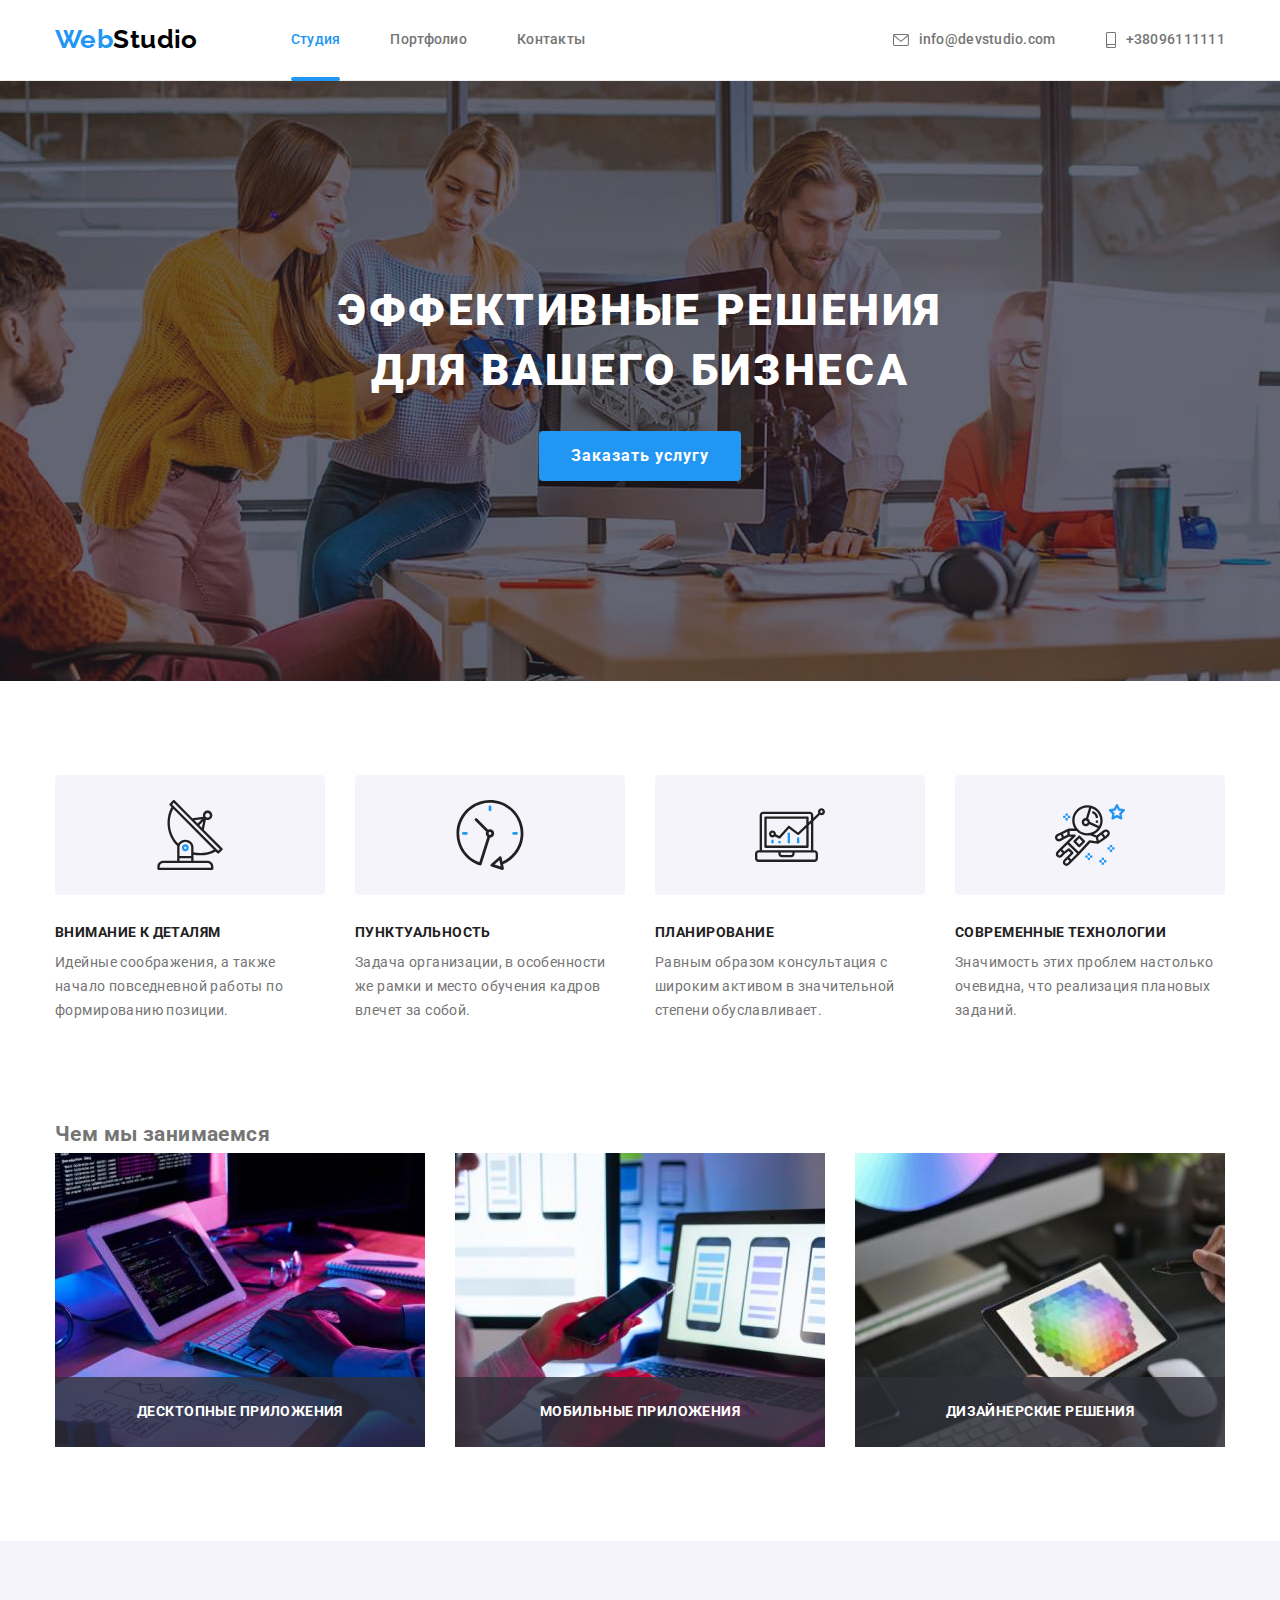
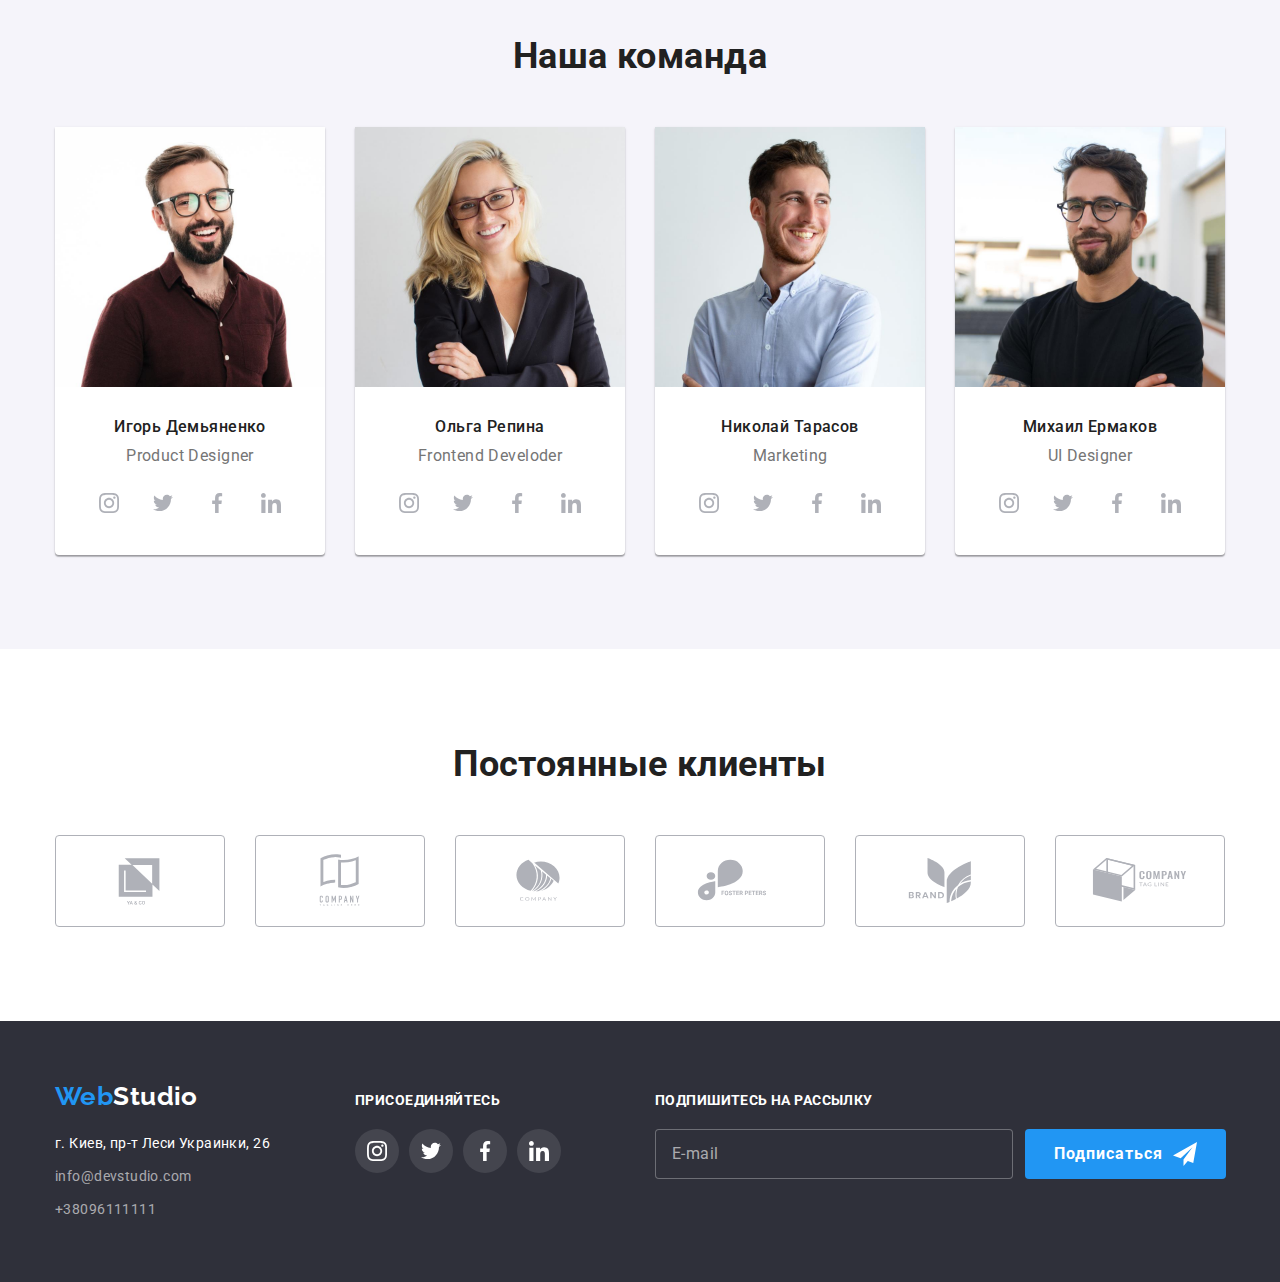
==== index.html @ dfba766a "Complete" ====
<!DOCTYPE html>
<html lang="ru">
  <head>
    <meta charset="UTF-8" />
    <meta http-equiv="X-UA-Compatible" content="IE=edge" />
    <meta name="viewport" content="width=device-width, initial-scale=1.0" />
    <link rel="preconnect" href="https://fonts.googleapis.com" />
    <link rel="preconnect" href="https://fonts.gstatic.com" crossorigin />
    <link
      href="https://fonts.googleapis.com/css2?family=Raleway:wght@700&family=Roboto:wght@400;500;700;900&display=swap"
      rel="stylesheet"
    />
    <link
      rel="stylesheet"
      href="https://cdnjs.cloudflare.com/ajax/libs/modern-normalize/1.1.0/modern-normalize.css"
    />
    <link rel="stylesheet" href="./css/styles.css" />
    <link rel="stylesheet" href="./css/main.min.css" />
    <title>Студия</title>
  </head>
  <body>
    <!--Заголовок-->

    <header class="header">
      <!--Логотип и навигация-->

      <div class="container header-container">
        <nav class="page-nav">
          <div class="header-logo">
            <a lang="en" href="" class="logo">Web<span class="logo--black">Studio</span></a>
          </div>
          <ul class="page-nav__list">
            <li class="page-nav__item">
              <a href="./index.html" class="page-nav__link current">Студия</a>
            </li>
            <li class="page-nav__item">
              <a href="./portfolio.html" class="page-nav__link">Портфолио</a>
            </li>
            <li class="page-nav__item">
              <a href="#contacts" class="page-nav__link">Контакты</a>
            </li>
          </ul>
        </nav>

        <!--Контакты в шапке-->

        <ul class="header-contacts">
          <li class="header-contacts__item">
            <a href="mailto:info@devstudio.com" class="header-contacts__link"
              ><svg class="header-contacts__icon" width="16" height="12">
                <use href="./images/icons.svg#icon-envelope"></use>
              </svg>
              info@devstudio.com
            </a>
          </li>
          <li class="header-contacts__item">
            <a href="tel:+380961111111" class="header-contacts__link"
              ><svg class="header-contacts__icon" width="10" height="16">
                <use href="./images/icons.svg#icon-smartphone"></use>
              </svg>
              +38096111111
            </a>
          </li>
        </ul>
      </div>
    </header>

    <!--Основоной контент-->
    <main>
      <!--Герой-->
      <section class="hero">
        <h1 class="hero__title">Эффективные решения для вашего бизнеса</h1>
        <button type="button" class="hero__button" data-modal-open>Заказать услугу</button>
      </section>

      <!--Особенности-->

      <section class="section specificities">
        <div class="container">
          <h2 class="visualy-hidden">Особенности</h2>
          <ul class="specificities__list">
            <li class="specificities-card">
              <div class="specificities-card__thumb">
                <svg class="specificities-card__icon" width="70" height="70">
                  <use href="./images/icons.svg#icon-antenna"></use>
                </svg>
              </div>
              <h3 class="specificities-card__title">Внимание к деталям</h3>
              <p class="specificities-card__text">
                Идейные соображения, а также начало повседневной работы по формированию позиции.
              </p>
            </li>

            <li class="specificities-card">
              <div class="specificities-card__thumb">
                <svg class="specificities-card__icon" width="70" height="70">
                  <use href="./images/icons.svg#icon-clock"></use>
                </svg>
              </div>
              <h3 class="specificities-card__title">Пунктуальность</h3>
              <p class="specificities-card__text">
                Задача организации, в особенности же рамки и место обучения кадров влечет за собой.
              </p>
            </li>

            <li class="specificities-card">
              <div class="specificities-card__thumb">
                <svg class="specificities-card__icon" width="70" height="70">
                  <use href="./images/icons.svg#icon-diagram"></use>
                </svg>
              </div>
              <h3 class="specificities-card__title">Планирование</h3>
              <p class="specificities-card__text">
                Равным образом консультация с широким активом в значительной степени обуславливает.
              </p>
            </li>

            <li class="specificities-card">
              <div class="specificities-card__thumb">
                <svg class="specificities-card__icon" width="70" height="70">
                  <use href="./images/icons.svg#icon-astronaut"></use>
                </svg>
              </div>
              <h3 class="specificities-card__title">Современные технологии</h3>
              <p class="specificities-card__text">
                Значимость этих проблем настолько очевидна, что реализация плановых заданий.
              </p>
            </li>
          </ul>
        </div>
      </section>

      <!--Чем мы занимаемся-->

      <section class="section">
        <div class="container">
          <h2 class="section-title">Чем мы занимаемся</h2>
          <ul class="works-list">
            <li class="works-card">
              <div class="works-card__thumb">
                <img src="./images/img_1.jpg" alt="Десктопные приложения" />
              </div>
              <div class="works-card__owerlay">
                <h3 class="works-card__owerlay-text">Десктопные приложения</h3>
              </div>
            </li>
            <li class="works-card">
              <div class="works-card__thumb">
                <img src="./images/img_2.jpg" alt="Мобильные приложения" />
              </div>
              <div class="works-card__owerlay">
                <h3 class="works-card__owerlay-text">Мобильные приложения</h3>
              </div>
            </li>
            <li class="works-card">
              <div class="works-card__thumb">
                <img src="./images/img_3.jpg" alt="Дизайнерские решения" />
              </div>
              <div class="works-card__owerlay">
                <h3 class="works-card__owerlay-text">Дизайнерские решения</h3>
              </div>
            </li>
          </ul>
        </div>
      </section>

      <!--Наша команда-->

      <section class="section section-team">
        <div class="container">
          <h2 class="section-team__title">Наша команда</h2>
          <ul class="team-card__list">
            <li class="team-card">
              <div class="team-card__thumb">
                <img src="./images/photo_1.jpg" alt="Фото Игорь Демьяненко" />
              </div>
              <div class="team-card__content">
                <h3 class="team-card__title">Игорь Демьяненко</h3>
                <p lang="en" class="team-card__text">Product Designer</p>
              </div>

              <div class="team-card-social">
                <ul class="team-card-social__list">
                  <li class="team-card-social__item">
                    <a href="" class="team-card-social__link"
                      ><svg class="team-card-social__icon" width="20" height="20">
                        <use href="./images/icons.svg#icon-instagram"></use>
                      </svg>
                    </a>
                  </li>

                  <li class="team-card-social__item">
                    <a href="" class="team-card-social__link"
                      ><svg class="team-card-social__icon" width="20" height="20">
                        <use href="./images/icons.svg#icon-twitter"></use>
                      </svg>
                    </a>
                  </li>
                  <li class="team-card-social__item">
                    <a href="" class="team-card-social__link"
                      ><svg class="team-card-social__icon" width="20" height="20">
                        <use href="./images/icons.svg#icon-facebook"></use>
                      </svg>
                    </a>
                  </li>
                  <li class="team-card-social__item">
                    <a href="" class="team-card-social__link"
                      ><svg class="team-card-social__icon" width="20" height="20">
                        <use href="./images/icons.svg#icon-linkedin"></use>
                      </svg>
                    </a>
                  </li>
                </ul>
              </div>
            </li>

            <li class="team-card">
              <div class="team-card__thumb">
                <img src="./images/photo_2.jpg" alt="Фото Ольга Репина" />
              </div>
              <div class="team-card__content">
                <h3 class="team-card__title">Ольга Репина</h3>
                <p lang="en" class="team-card__text">Frontend Develoder</p>
              </div>

              <div class="team-card-social">
                <ul class="team-card-social__list">
                  <li class="team-card-social__item">
                    <a href="" class="team-card-social__link"
                      ><svg class="team-card-social__icon" width="20" height="20">
                        <use href="./images/icons.svg#icon-instagram"></use>
                      </svg>
                    </a>
                  </li>

                  <li class="team-card-social__item">
                    <a href="" class="team-card-social__link"
                      ><svg class="team-card-social__icon" width="20" height="20">
                        <use href="./images/icons.svg#icon-twitter"></use>
                      </svg>
                    </a>
                  </li>
                  <li class="team-card-social__item">
                    <a href="" class="team-card-social__link"
                      ><svg class="team-card-social__icon" width="20" height="20">
                        <use href="./images/icons.svg#icon-facebook"></use>
                      </svg>
                    </a>
                  </li>
                  <li class="team-card-social__item">
                    <a href="" class="team-card-social__link"
                      ><svg class="team-card-social__icon" width="20" height="20">
                        <use href="./images/icons.svg#icon-linkedin"></use>
                      </svg>
                    </a>
                  </li>
                </ul>
              </div>
            </li>

            <li class="team-card">
              <div class="team-card__thumb">
                <img src="./images/photo_3.jpg" alt="Фото Николай Тарасов" />
              </div>
              <div class="team-card__content">
                <h3 class="team-card__title">Николай Тарасов</h3>
                <p lang="en" class="team-card__text">Marketing</p>
              </div>

              <div class="team-card-social">
                <ul class="team-card-social__list">
                  <li class="team-card-social__item">
                    <a href="" class="team-card-social__link"
                      ><svg class="team-card-social__icon" width="20" height="20">
                        <use href="./images/icons.svg#icon-instagram"></use>
                      </svg>
                    </a>
                  </li>

                  <li class="team-card-social__item">
                    <a href="" class="team-card-social__link"
                      ><svg class="team-card-social__icon" width="20" height="20">
                        <use href="./images/icons.svg#icon-twitter"></use>
                      </svg>
                    </a>
                  </li>
                  <li class="team-card-social__item">
                    <a href="" class="team-card-social__link"
                      ><svg class="team-card-social__icon" width="20" height="20">
                        <use href="./images/icons.svg#icon-facebook"></use>
                      </svg>
                    </a>
                  </li>
                  <li class="team-card-social__item">
                    <a href="" class="team-card-social__link"
                      ><svg class="team-card-social__icon" width="20" height="20">
                        <use href="./images/icons.svg#icon-linkedin"></use>
                      </svg>
                    </a>
                  </li>
                </ul>
              </div>
            </li>

            <li class="team-card">
              <div class="team-card__thumb">
                <img src="./images/photo_4.jpg" alt="Фото Михаил Ермаков" />
              </div>
              <div class="team-card__content">
                <h3 class="team-card__title">Михаил Ермаков</h3>
                <p lang="en" class="team-card__text">UI Designer</p>
              </div>

              <div class="team-card-social">
                <ul class="team-card-social__list">
                  <li class="team-card-social__item">
                    <a href="" class="team-card-social__link"
                      ><svg class="team-card-social__icon" width="20" height="20">
                        <use href="./images/icons.svg#icon-instagram"></use>
                      </svg>
                    </a>
                  </li>

                  <li class="team-card-social__item">
                    <a href="" class="team-card-social__link"
                      ><svg class="team-card-social__icon" width="20" height="20">
                        <use href="./images/icons.svg#icon-twitter"></use>
                      </svg>
                    </a>
                  </li>
                  <li class="team-card-social__item">
                    <a href="" class="team-card-social__link"
                      ><svg class="team-card-social__icon" width="20" height="20">
                        <use href="./images/icons.svg#icon-facebook"></use>
                      </svg>
                    </a>
                  </li>
                  <li class="team-card-social__item">
                    <a href="" class="team-card-social__link"
                      ><svg class="team-card-social__icon" width="20" height="20">
                        <use href="./images/icons.svg#icon-linkedin"></use>
                      </svg>
                    </a>
                  </li>
                </ul>
              </div>
            </li>
          </ul>
        </div>
      </section>

      <!-- Секция Постоянные клиенты -->

      <section class="section">
        <div class="container">
          <h2 class="section-clients__title">Постоянные клиенты</h2>

          <ul class="clients__list">
            <li class="clients__item">
              <a href="" class="clients__link">
                <svg class="clients__icon" width="106" height="60">
                  <use href="./images/icons.svg#icon-company_1"></use>
                </svg>
              </a>
            </li>

            <li class="clients__item">
              <a href="" class="clients__link">
                <svg class="clients__icon" width="106" height="60">
                  <use href="./images/icons.svg#icon-company_2"></use>
                </svg>
              </a>
            </li>

            <li class="clients__item">
              <a href="" class="clients__link">
                <svg class="clients__icon" width="106" height="60">
                  <use href="./images/icons.svg#icon-company_3"></use>
                </svg>
              </a>
            </li>

            <li class="clients__item">
              <a href="" class="clients__link">
                <svg class="clients__icon" width="106" height="60">
                  <use href="./images/icons.svg#icon-company_4"></use>
                </svg>
              </a>
            </li>

            <li class="clients__item">
              <a href="" class="clients__link">
                <svg class="clients__icon" width="106" height="60">
                  <use href="./images/icons.svg#icon-company_5"></use>
                </svg>
              </a>
            </li>

            <li class="clients__item">
              <a href="" class="clients__link">
                <svg class="clients__icon" width="106" height="60">
                  <use href="./images/icons.svg#icon-company_6"></use>
                </svg>
              </a>
            </li>
          </ul>
        </div>
      </section>
    </main>
    <!--Футер-->

    <footer class="footer">
      <div class="container footer-container">
        <!--Логотип-->

        <div class="footer-contacts">
          <a lang="en" href="" class="logo logo--margin"
            >Web<span class="logo--white">Studio</span>
          </a>

          <!--Адрес и контакты-->

          <address id="contacts">
            <ul>
              <li class="footer-contacts__item">
                <a href="" class="footer-contacts__address">г. Киев, пр-т Леси Украинки, 26</a>
              </li>
              <li class="footer-contacts__item">
                <a href="mailto:info@devstudio.com" class="footer-contacts__link"
                  >info@devstudio.com</a
                >
              </li>
              <li class="footer-contacts__item">
                <a href="tel:+380961111111" class="footer-contacts__link">+38096111111</a>
              </li>
            </ul>
          </address>
        </div>

        <!-- Соцсети в футере -->

        <div class="footer-social">
          <h2 class="footer-social__title">Присоединяйтесь</h2>

          <ul class="footer-social__list">
            <li class="footer-social__item">
              <a href="" class="footer-social__link"
                ><svg class="footer-social__icon" width="20" height="20">
                  <use href="./images/icons.svg#icon-instagram"></use>
                </svg>
              </a>
            </li>
            <li class="footer-social__item">
              <a href="" class="footer-social__link"
                ><svg class="footer-social__icon" width="20" height="20">
                  <use href="./images/icons.svg#icon-twitter"></use>
                </svg>
              </a>
            </li>
            <li class="footer-social__item">
              <a href="" class="footer-social__link"
                ><svg class="footer-social__icon" width="20" height="20">
                  <use href="./images/icons.svg#icon-facebook"></use>
                </svg>
              </a>
            </li>
            <li class="footer-social__item">
              <a href="" class="footer-social__link"
                ><svg class="footer-social__icon" width="20" height="20">
                  <use href="./images/icons.svg#icon-linkedin"></use>
                </svg>
              </a>
            </li>
          </ul>
        </div>

        <!-- Форма подписки в футере -->

        <div class="footer-subm">
          <h2 class="footer-subm__title">Подпишитесь на рассылку</h2>
          <form class="footer-subm__form">
            <label
              ><input
                type="email"
                id="subscription-mail"
                name="subscription-mail"
                placeholder="E-mail"
                class="footer-subm__input"
                required
            /></label>
            <button type="submit" class="footer-subm__button">
              Подписаться
              <svg class="footer-subm__button--icon" width="24" height="24">
                <use href="./images/icons.svg#icon-send"></use>
              </svg>
            </button>
          </form>
        </div>
      </div>
    </footer>

    <!-- Делаем бекдроп -->

    <div class="backdrop is-hidden" data-modal>
      <div class="modal">
        <button class="modal__close-button" data-modal-close>
          <svg class="modal__close-icon" width="18" height="18">
            <use href="./images/icons.svg#icon-close"></use>
          </svg>
        </button>

        <div class="backdrop-contact">
          <h2 class="backdrop-contact__title">Оставьте свои данные, мы вам пререзвоним</h2>
          <form class="backdrop-contact__form">
            <div class="backdrop-contact__container">
              <label class="backdrop-contact__label"
                >Имя
                <span class="backdrop-contact__input"
                  ><input type="text" class="backdrop-contact__input-field" /><svg
                    class="backdrop-contact__input-field--icon"
                    width="18"
                    height="18"
                  >
                    <use href="./images/icons.svg#icon-person"></use>
                  </svg>
                </span>
              </label>
            </div>

            <div class="backdrop-contact__container">
              <label class="backdrop-contact__label"
                >Телефон
                <span class="backdrop-contact__input"
                  ><input type="tel" class="backdrop-contact__input-field" /><svg
                    class="backdrop-contact__input-field--icon"
                    width="18"
                    height="18"
                  >
                    <use href="./images/icons.svg#icon-phone"></use>
                  </svg>
                </span>
              </label>
            </div>

            <div class="backdrop-contact__container">
              <label class="backdrop-contact__label"
                >Почта
                <span class="backdrop-contact__input"
                  ><input type="email" class="backdrop-contact__input-field" /><svg
                    class="backdrop-contact__input-field--icon"
                    width="18"
                    height="18"
                  >
                    <use href="./images/icons.svg#icon-email"></use>
                  </svg> </span
              ></label>
            </div>

            <div class="backdrop-contact__container--comment">
              <label for="user-comment" class="backdrop-contact__comment-label"
                >Комментарий
                <textarea
                  name="comment"
                  id="user-comment"
                  placeholder="Введите текст"
                  class="backdrop-contact__comment-area"
                ></textarea>
              </label>
            </div>

            <div class="backdrop-policy">
              <label class="backdrop-policy__label">
                <input type="checkbox" class="backdrop-policy__check visualy-hidden" />
                <span class="backdrop-policy__check--icon">
                  <svg width="16" height="15">
                    <use href="./images/icons.svg#icon-check"></use>
                  </svg>
                </span>
                Соглашаюсь с рассылкой и принимаю&#160;
                <a href="">Условия договора</a>
              </label>
            </div>

            <div class="backdrop-contact__send">
              <button type="submit" class="backdrop-contact__send-button">Отправить</button>
            </div>
          </form>
        </div>
      </div>
    </div>

    <!-- Подключаем JS -->

    <script src="./js/modal.js"></script>
  </body>
</html>
---- css/main.min.css ----
:root{--primary-background-color: #ffffff;--another-background-color: #f5f4fa;--hero-background-color: #2f303a;--footer-background-color: #2f303a;--portfolio-overlay-bg-color: rgba(33, 150, 243, 0.9);--primary-title-color: #212121;--secondary-title-color: #ffffff;--primary-text-color: #757575;--secondary-text-color: #f5f4fa;--accent-color: #2196f3;--button-color: #2196f3;--button-text-color: #ffffff;--button-accent-color: #188ce8}.visualy-hidden{position:absolute;width:1px;height:1px;margin:-1px;padding:0;overflow:hidden;border:0;clip:rect(0 0 0 0)}h1,h1,h2,h3,h4,h5,h6,p{margin:0}ul,li{margin:0;padding:0}a{text-decoration:none}ul{list-style-type:none}img{display:block;max-width:100%}html{box-sizing:border-box}body{background-color:var(--primary-background-color);color:var(--primary-text-color);font-family:Roboto, sans-serif;font-size:14px;line-height:1.71;letter-spacing:0.03em}.container{width:1200px;padding-left:15px;padding-right:15px;margin:0 auto}.section{padding-top:94px;padding-bottom:94px}.header{border-bottom-style:solid;border-bottom-width:1px;border-bottom-color:#ececec}.header-container{display:flex}.page-nav{display:flex}.page-nav__list{display:flex;margin-left:93px}.page-nav__item{position:relative}.page-nav__item .current::after{content:'';width:100%;height:4px;position:absolute;right:0;bottom:-1px;background-color:var(--accent-color);border-radius:2px}.page-nav__item:not(:first-child){margin-left:50px}.page-nav__link{display:block;color:var(--title-text-color);font-weight:500;line-height:1.14;letter-spacing:0.02em;padding-top:32px;padding-bottom:32px;transition-property:color;transition-duration:250ms;transition-timing-function:cubic-bezier(0.4, 0, 0.2, 1)}.page-nav__link:hover,.page-nav__link:focus{color:var(--accent-color)}.current{color:var(--accent-color)}.header-contacts{display:flex;margin-left:auto}.header-contacts__item:not(:first-child){margin-left:50px}.header-contacts__link{display:block;color:var(--text-color);font-weight:500;line-height:1.14;letter-spacing:0.02em;padding-top:32px;padding-bottom:32px;align-items:center;display:flex;transition-property:color;transition-duration:250ms;transition-timing-function:cubic-bezier(0.4, 0, 0.2, 1)}.header-contacts__link:hover,.header-contacts__link:focus{color:var(--accent-color)}.header-contacts__icon{fill:currentColor;margin-right:10px;transition-property:fill;transition-duration:250ms;transition-timing-function:cubic-bezier(0.4, 0, 0.2, 1)}.header-contacts__icon:hover{fill:var(--accent-color)}.footer{background-color:var(--footer-background-color);padding-top:60px;padding-bottom:60px}.footer-container{display:flex}.footer-contacts__item{margin-bottom:9px}.footer-contacts__item:last-child{margin-bottom:0}.footer-contacts__address{color:var(--secondary-title-color)}.footer-contacts__link{color:rgba(255,255,255,0.6)}.footer-contacts__address,.footer-contacts__link{font-style:normal;display:block;padding:0;margin:0;transition-property:color;transition-duration:250ms;transition-timing-function:cubic-bezier(0.4, 0, 0.2, 1)}.footer-contacts__address:hover,.footer-contacts__address:focus{color:var(--accent-color)}.footer-contacts__link:hover,.footer-contacts__link:focus{color:var(--accent-color)}.footer-social{width:206px;margin-top:12px;margin-left:85px}.footer-social__title{color:var(--secondary-title-color);font-weight:700;font-size:14px;line-height:1.14;text-transform:uppercase;margin-bottom:20px}.footer-social__list{display:flex;margin-left:-10px}.footer-social__item{width:44px;height:44px;margin-left:10px}.footer-social__link{display:flex;width:100%;height:100%;background-color:rgba(255,255,255,0.1);border-radius:50%;justify-content:center;align-items:center;transition-property:background-color;transition-duration:250ms;transition-timing-function:cubic-bezier(0.4, 0, 0.2, 1)}.footer-social__link:hover,.footer-social__link:focus{background-color:var(--accent-color)}.footer-social__icon{fill:var(--secondary-title-color)}.footer-subm{width:570px;margin-top:12px;margin-left:auto}.footer-subm__form{display:flex}.footer-subm__title{color:var(--secondary-title-color);font-weight:700;font-size:14px;line-height:1.14;text-transform:uppercase;margin-bottom:20px}.footer-subm__input{width:358px;height:50px;background-color:var(--footer-background-color);border:1px solid rgba(255,255,255,0.3);border-radius:4px;padding:15px 16px;font-family:Roboto;font-weight:400;font-size:16px;line-height:1.3;letter-spacing:0.03em;color:var(--secondary-text-color);outline:none}.footer-subm__input::placeholder{font-family:Roboto;font-weight:400;font-size:16px;line-height:1.3;letter-spacing:0.03em;color:rgba(255,255,255,0.6)}.logo{display:block;color:var(--accent-color);font-family:Raleway;font-weight:700;font-size:26px;line-height:1.19}.header-logo{padding-top:24px;padding-bottom:25px}.logo--black{color:#000000}.logo--white{color:#ffffff}.logo--margin{margin-bottom:20px}.backdrop{position:fixed;top:0;left:0;width:100%;height:100%;background-color:rgba(0,0,0,0.2);opacity:1;transform:scale(1);transition-property:transform opacity visibility;transition-duration:250ms;transition-timing-function:cubic-bezier(0.4, 0, 0.2, 1)}.backdrop.is-hidden{pointer-events:none;visibility:hidden;opacity:0;transform:scale(0);transition-property:transform opacity visibility;transition-duration:250ms;transition-timing-function:cubic-bezier(0.4, 0, 0.2, 1)}.modal{position:absolute;top:50%;left:50%;transform:translate(-50%, -50%);width:528px;height:581px;background:var(--primary-background-color);box-shadow:0px 1px 3px rgba(0,0,0,0.12),0px 1px 1px rgba(0,0,0,0.14),0px 2px 1px rgba(0,0,0,0.2);border-radius:4px;padding:40px}.modal__close-button{display:flex;width:30px;height:30px;justify-content:center;align-items:center;border-style:solid;border-width:1px;border-color:rgba(0,0,0,0.1);border-radius:50%;background-color:var(--primary-background-color);position:absolute;top:8px;right:8px;cursor:pointer}.modal__close-icon{fill:currentColor;outline:none;transition-property:fill;transition-duration:250ms;transition-timing-function:cubic-bezier(0.4, 0, 0.2, 1)}.modal__close-icon:focus,.modal__close-icon:hover{fill:var(--accent-color)}.backdrop-contact__form{width:448px}.backdrop-contact__container{margin-bottom:10px}.backdrop-contact__title{font-size:20px;line-height:1.15;text-align:center;color:var(--primary-title-color);padding:0;margin-bottom:12px}.backdrop-contact__label,.backdrop-contact__comment-label{display:block;font-size:12px;line-height:1.17;letter-spacing:0.01em;color:var(--primary-text-color)}.backdrop-contact__input-field{width:100%;min-height:40px;border:1px solid rgba(33,33,33,0.2);border-radius:4px;padding-left:42px;outline:none;font-size:14px;line-height:1.15;letter-spacing:0.01em;color:var(--primary-title-color);transition-property:border-color;transition-duration:250ms;transition-timing-function:cubic-bezier(0.4, 0, 0.2, 1);margin-top:4px}.backdrop-contact__input-field:focus{border-color:var(--accent-color)}.backdrop-contact__input-field:focus+.backdrop-contact__input-field--icon{fill:var(--accent-color)}.backdrop-contact__input{display:block;position:relative}.backdrop-contact__input-field--icon{position:absolute;left:12px;top:50%;transform:translateY(-50%);fill:#212121;transition-property:fill;transition-duration:250ms;transition-timing-function:cubic-bezier(0.4, 0, 0.2, 1)}.backdrop-contact__container--comment{margin-bottom:20px}.backdrop-contact__comment-area{display:block;width:100%;min-height:120px;border:1px solid rgba(33,33,33,0.2);border-radius:4px;padding:12px 16px;resize:none;outline:none;font-size:14px;line-height:1.15;letter-spacing:0.01em;color:#212121;transition-property:border-color;transition-duration:250ms;transition-timing-function:cubic-bezier(0.4, 0, 0.2, 1);margin-top:4px}.backdrop-contact__comment-area::placeholder{font-size:14px;line-height:1.15;letter-spacing:0.01em;color:rgba(117,117,117,0.5)}.backdrop-contact__comment-area:focus{border-color:var(--accent-color)}.backdrop-policy{display:flex;justify-content:center;align-items:center;margin-bottom:30px}.backdrop-policy__label{display:flex;align-items:center}.backdrop-policy__label a{color:var(--accent-color);text-decoration:underline}.backdrop-policy__check{display:block}.backdrop-policy__check--icon{display:flex;width:16px;height:15px;justify-content:center;align-items:center;border:2px solid #212121;border-radius:3px;margin-right:7px;transition-property:background-color;transition-duration:250ms;transition-timing-function:cubic-bezier(0.4, 0, 0.2, 1)}.backdrop-policy__check:checked+.backdrop-policy__check--icon{background-color:var(--accent-color);border:none}.hero{background-color:var(--hero-background-color);text-align:center;padding-top:200px;padding-bottom:200px;max-width:1600px;height:600px;margin-left:auto;margin-right:auto;background-image:linear-gradient(rgba(47,48,58,0.4), rgba(47,48,58,0.4)),url(../images/hero_background_img.jpg);background-repeat:no-repeat;background-position:center;background-size:cover}.hero__title{color:var(--secondary-title-color);font-weight:900;font-size:44px;line-height:1.36;text-align:center;letter-spacing:0.06em;text-transform:uppercase;max-width:696px;margin:0 auto;margin-bottom:30px}.specificities{padding-bottom:0}.specificities__list{display:flex;margin-left:-30px}.specificities-card{flex-basis:calc(100% / 4 - 30px);margin-left:30px}.specificities-card__thumb{display:flex;width:270px;height:120px;background-color:var(--another-background-color);border-radius:4px;margin-bottom:30px;justify-content:center;align-items:center}.specificities-card__title{color:var(--primary-title-color);font-size:14px;line-height:1.14;text-transform:uppercase;margin-bottom:10px}.works-list{display:flex;margin-left:-30px}.works-card{position:relative;flex-basis:calc(100% / 3 - 30px);margin-left:30px}.works-card__owerlay{position:absolute;right:0;bottom:0;width:100%;height:70px;background-color:rgba(47,48,58,0.8)}.works-card__owerlay-text{font-weight:700;font-size:14px;line-height:1.14;text-align:center;text-transform:uppercase;color:var(--secondary-title-color);padding:27px 82px}.section-team{background-color:var(--another-background-color)}.section-team__title{color:var(--primary-title-color);font-weight:700;font-size:36px;line-height:1.17;text-align:center;margin-bottom:50px}.team-card__list{display:flex;margin-left:-30px}.team-card{flex-basis:calc(100% / 4 - 30px);margin-left:30px;padding-bottom:30px;background-color:var(--primary-background-color);border-radius:0px 0px 4px 4px;box-shadow:0px 1px 3px rgba(0,0,0,0.12),0px 1px 1px rgba(0,0,0,0.14),0px 2px 1px rgba(0,0,0,0.2)}.team-card__content{padding-top:30px;padding-bottom:16px}.team-card__title{color:var(--primary-title-color);font-weight:500;margin-bottom:10px}.team-card__title,.team-card__text{font-size:16px;line-height:1.19;text-align:center}.team-card-social{display:flex;width:206px;height:44px;margin-left:auto;margin-right:auto}.team-card-social__list{display:flex;margin-left:-10px}.team-card-social__item{width:44px;height:44px;margin-left:10px}.team-card-social__link{display:flex;width:100%;height:100%;border-radius:50%;justify-content:center;align-items:center;transition-property:background-color;transition-duration:250ms;transition-timing-function:cubic-bezier(0.4, 0, 0.2, 1)}.team-card-social__link:hover,.team-card-social__link:focus{background-color:var(--accent-color)}.team-card-social__link:hover .team-card-social__icon,.team-card-social__link:focus .team-card-social__icon{fill:var(--secondary-title-color)}.team-card-social__icon{fill:#afb1b8;transition-property:fill;transition-duration:250ms;transition-timing-function:cubic-bezier(0.4, 0, 0.2, 1)}.section-clients__title{color:var(--primary-title-color);font-weight:700;font-size:36px;line-height:1.17;text-align:center;margin-bottom:50px}.clients__list{display:flex;margin-left:-30px}.clients__item{width:170px;height:92px;margin-left:30px}.clients__link{display:flex;width:100%;height:100%;border:1px solid #afb1b8;border-radius:4px;justify-content:center;align-items:center;transition-property:border-color;transition-duration:250ms;transition-timing-function:cubic-bezier(0.4, 0, 0.2, 1)}.clients__link:hover,.clients__link:focus{border-color:var(--accent-color)}.clients__link:hover .clients__icon,.clients__link:focus .clients__icon{fill:var(--accent-color)}.clients__icon{fill:#afb1b8;transition-property:fill;transition-duration:250ms;transition-timing-function:cubic-bezier(0.4, 0, 0.2, 1)}.portfolio-card{display:flex;margin-left:auto;margin-right:auto;flex-wrap:wrap;margin-top:-30px;margin-left:-30px}.portfolio-card__item{flex-basis:calc(100% / 3 - 30px);margin-top:30px;margin-left:30px}.portfolio-card__content{padding:20px 24px;border-right-color:#eeeeee;border-right-style:solid;border-right-width:1px;border-bottom-color:#eeeeee;border-bottom-style:solid;border-bottom-width:1px;border-left-color:#eeeeee;border-left-style:solid;border-left-width:1px}.portfolio-card__title{color:var(--primary-title-color);font-weight:700;font-size:18px;line-height:2;letter-spacing:0.06em;margin-bottom:4px}.portfolio-card__text{color:var(--primary-text-color);font-size:16px;line-height:1.88}.portfolio-card__link{display:inline-block;cursor:pointer;transition-property:box-shadow;transition-duration:250ms;transition-timing-function:cubic-bezier(0.4, 0, 0.2, 1)}.portfolio-card__link:hover,.portfolio-card__link:focus{box-shadow:0px 4px 4px rgba(0,0,0,0.25)}.portfolio-card__link:hover .portfolio-card__owerlay,.portfolio-card__link:focus .portfolio-card__owerlay{transform:translatey(0)}.portfolio-card__thumb{position:relative;overflow:hidden}.portfolio-card__owerlay{position:absolute;top:0;left:0;width:100%;height:100%;transform:translatey(200%);transition-property:transform;transition-duration:250ms;transition-timing-function:cubic-bezier(0.4, 0, 0.2, 1);background-color:var(--portfolio-overlay-bg-color);padding:63px 23px}.portfolio-card__owerlay-text{font-size:18px;line-height:1.56;color:var(--secondary-title-color)}.hero__button{display:inline-block;background-color:var(--button-color);color:var(--button-text-color);font-family:inherit;font-weight:700;font-size:16px;line-height:1.88;text-align:center;letter-spacing:0.06em;cursor:pointer;border:none;border-radius:4px;padding:10px 32px;transition-property:background-color;transition-duration:250ms;transition-timing-function:cubic-bezier(0.4, 0, 0.2, 1)}.hero__button:focus,.hero__button:hover{background-color:#188ce8}.portfolio-filter{display:flex;justify-content:center;margin-bottom:50px}.portfolio-filter__item:not(:first-child){margin-left:8px}.portfolio-filter__button{display:inline-block;background-color:var(--another-background-color);color:var(--primary-title-color);font-family:inherit;font-weight:500;font-size:16px;line-height:1.63;text-align:center;cursor:pointer;border:none;border-radius:4px;padding:6px 22px;transition-property:color background-color box-shadow;transition-duration:250ms;transition-timing-function:cubic-bezier(0.4, 0, 0.2, 1)}.portfolio-filter__button:hover,.portfolio-filter__button:focus{color:var(--button-text-color);background-color:var(--accent-color);box-shadow:0px 3px 1px rgba(0,0,0,0.1),0px 1px 2px rgba(0,0,0,0.08),0px 2px 2px rgba(0,0,0,0.12)}.footer-subm__button{display:flex;background-color:var(--button-color);color:var(--button-text-color);font-family:inherit;font-weight:700;font-size:16px;line-height:1.88;letter-spacing:0.06em;border:none;border-radius:4px;cursor:pointer;text-align:center;align-items:center;padding:10px 29px;margin-left:12px;transition-property:background-color;transition-duration:250ms;transition-timing-function:cubic-bezier(0.4, 0, 0.2, 1)}.footer-subm__button:focus,.footer-subm__button:hover{background-color:var(--button-accent-color);box-shadow:0px 4px 4px rgba(0,0,0,0.15)}.footer-subm__button--icon{fill:var(--button-text-color);margin-left:10px}.backdrop-contact__send{display:flex;justify-content:center;align-items:center}.backdrop-contact__send-button{display:block;background-color:var(--button-color);color:var(--button-text-color);font-family:inherit;font-weight:700;font-size:16px;line-height:1.88;letter-spacing:0.06em;text-align:center;align-items:center;width:200px;height:50px;border:none;border-radius:4px;box-shadow:0px 4px 4px rgba(0,0,0,0.15);cursor:pointer;padding:10px 55px;transition-property:background-color;transition-duration:250ms;transition-timing-function:cubic-bezier(0.4, 0, 0.2, 1)}.backdrop-contact__send-button:focus,.backdrop-contact__send-button:hover{background-color:var(--button-accent-color)}
/*# sourceMappingURL=main.min.css.map */
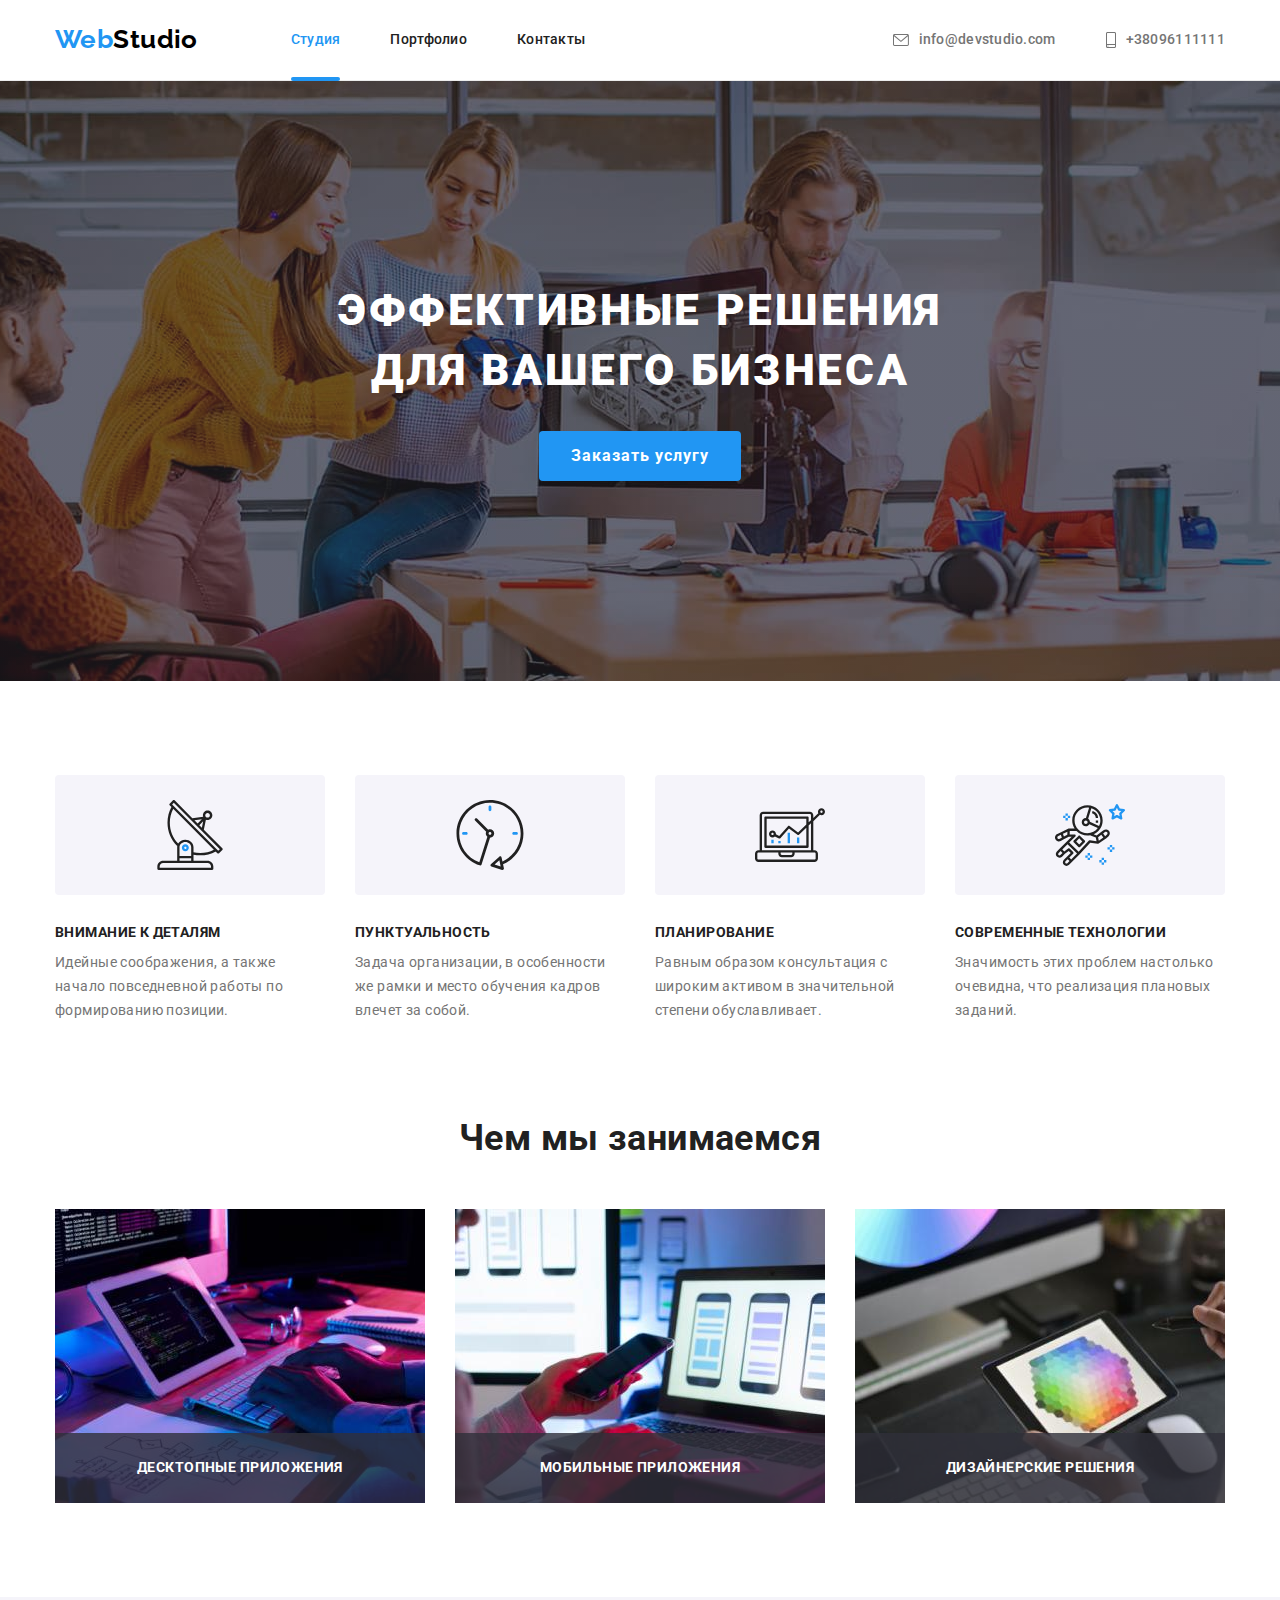
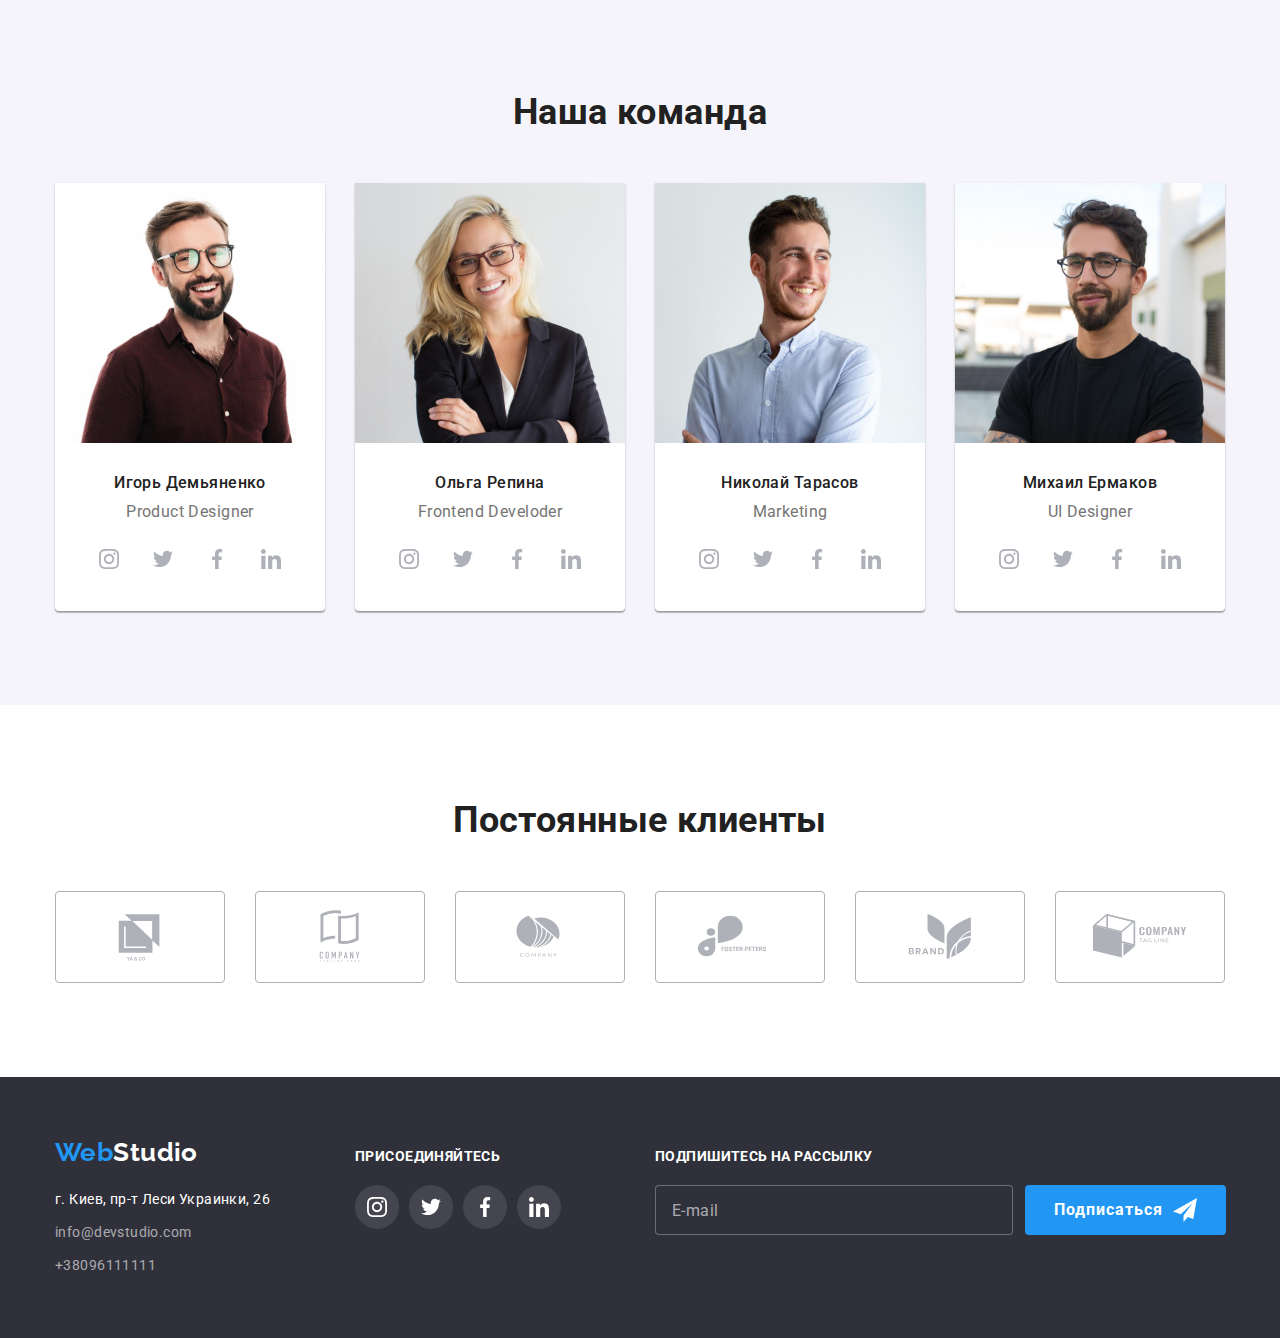
==== commit ef4abe4f: "Fix nav colorlor and works title" ====
--- a/index.html
+++ b/index.html
@@ -134,7 +134,7 @@
 
       <section class="section">
         <div class="container">
-          <h2 class="section-title">Чем мы занимаемся</h2>
+          <h2 class="section-works__title">Чем мы занимаемся</h2>
           <ul class="works-list">
             <li class="works-card">
               <div class="works-card__thumb">
--- a/css/main.min.css
+++ b/css/main.min.css
@@ -1,2 +1,2 @@
-:root{--primary-background-color: #ffffff;--another-background-color: #f5f4fa;--hero-background-color: #2f303a;--footer-background-color: #2f303a;--portfolio-overlay-bg-color: rgba(33, 150, 243, 0.9);--primary-title-color: #212121;--secondary-title-color: #ffffff;--primary-text-color: #757575;--secondary-text-color: #f5f4fa;--accent-color: #2196f3;--button-color: #2196f3;--button-text-color: #ffffff;--button-accent-color: #188ce8}.visualy-hidden{position:absolute;width:1px;height:1px;margin:-1px;padding:0;overflow:hidden;border:0;clip:rect(0 0 0 0)}h1,h1,h2,h3,h4,h5,h6,p{margin:0}ul,li{margin:0;padding:0}a{text-decoration:none}ul{list-style-type:none}img{display:block;max-width:100%}html{box-sizing:border-box}body{background-color:var(--primary-background-color);color:var(--primary-text-color);font-family:Roboto, sans-serif;font-size:14px;line-height:1.71;letter-spacing:0.03em}.container{width:1200px;padding-left:15px;padding-right:15px;margin:0 auto}.section{padding-top:94px;padding-bottom:94px}.header{border-bottom-style:solid;border-bottom-width:1px;border-bottom-color:#ececec}.header-container{display:flex}.page-nav{display:flex}.page-nav__list{display:flex;margin-left:93px}.page-nav__item{position:relative}.page-nav__item .current::after{content:'';width:100%;height:4px;position:absolute;right:0;bottom:-1px;background-color:var(--accent-color);border-radius:2px}.page-nav__item:not(:first-child){margin-left:50px}.page-nav__link{display:block;color:var(--title-text-color);font-weight:500;line-height:1.14;letter-spacing:0.02em;padding-top:32px;padding-bottom:32px;transition-property:color;transition-duration:250ms;transition-timing-function:cubic-bezier(0.4, 0, 0.2, 1)}.page-nav__link:hover,.page-nav__link:focus{color:var(--accent-color)}.current{color:var(--accent-color)}.header-contacts{display:flex;margin-left:auto}.header-contacts__item:not(:first-child){margin-left:50px}.header-contacts__link{display:block;color:var(--text-color);font-weight:500;line-height:1.14;letter-spacing:0.02em;padding-top:32px;padding-bottom:32px;align-items:center;display:flex;transition-property:color;transition-duration:250ms;transition-timing-function:cubic-bezier(0.4, 0, 0.2, 1)}.header-contacts__link:hover,.header-contacts__link:focus{color:var(--accent-color)}.header-contacts__icon{fill:currentColor;margin-right:10px;transition-property:fill;transition-duration:250ms;transition-timing-function:cubic-bezier(0.4, 0, 0.2, 1)}.header-contacts__icon:hover{fill:var(--accent-color)}.footer{background-color:var(--footer-background-color);padding-top:60px;padding-bottom:60px}.footer-container{display:flex}.footer-contacts__item{margin-bottom:9px}.footer-contacts__item:last-child{margin-bottom:0}.footer-contacts__address{color:var(--secondary-title-color)}.footer-contacts__link{color:rgba(255,255,255,0.6)}.footer-contacts__address,.footer-contacts__link{font-style:normal;display:block;padding:0;margin:0;transition-property:color;transition-duration:250ms;transition-timing-function:cubic-bezier(0.4, 0, 0.2, 1)}.footer-contacts__address:hover,.footer-contacts__address:focus{color:var(--accent-color)}.footer-contacts__link:hover,.footer-contacts__link:focus{color:var(--accent-color)}.footer-social{width:206px;margin-top:12px;margin-left:85px}.footer-social__title{color:var(--secondary-title-color);font-weight:700;font-size:14px;line-height:1.14;text-transform:uppercase;margin-bottom:20px}.footer-social__list{display:flex;margin-left:-10px}.footer-social__item{width:44px;height:44px;margin-left:10px}.footer-social__link{display:flex;width:100%;height:100%;background-color:rgba(255,255,255,0.1);border-radius:50%;justify-content:center;align-items:center;transition-property:background-color;transition-duration:250ms;transition-timing-function:cubic-bezier(0.4, 0, 0.2, 1)}.footer-social__link:hover,.footer-social__link:focus{background-color:var(--accent-color)}.footer-social__icon{fill:var(--secondary-title-color)}.footer-subm{width:570px;margin-top:12px;margin-left:auto}.footer-subm__form{display:flex}.footer-subm__title{color:var(--secondary-title-color);font-weight:700;font-size:14px;line-height:1.14;text-transform:uppercase;margin-bottom:20px}.footer-subm__input{width:358px;height:50px;background-color:var(--footer-background-color);border:1px solid rgba(255,255,255,0.3);border-radius:4px;padding:15px 16px;font-family:Roboto;font-weight:400;font-size:16px;line-height:1.3;letter-spacing:0.03em;color:var(--secondary-text-color);outline:none}.footer-subm__input::placeholder{font-family:Roboto;font-weight:400;font-size:16px;line-height:1.3;letter-spacing:0.03em;color:rgba(255,255,255,0.6)}.logo{display:block;color:var(--accent-color);font-family:Raleway;font-weight:700;font-size:26px;line-height:1.19}.header-logo{padding-top:24px;padding-bottom:25px}.logo--black{color:#000000}.logo--white{color:#ffffff}.logo--margin{margin-bottom:20px}.backdrop{position:fixed;top:0;left:0;width:100%;height:100%;background-color:rgba(0,0,0,0.2);opacity:1;transform:scale(1);transition-property:transform opacity visibility;transition-duration:250ms;transition-timing-function:cubic-bezier(0.4, 0, 0.2, 1)}.backdrop.is-hidden{pointer-events:none;visibility:hidden;opacity:0;transform:scale(0);transition-property:transform opacity visibility;transition-duration:250ms;transition-timing-function:cubic-bezier(0.4, 0, 0.2, 1)}.modal{position:absolute;top:50%;left:50%;transform:translate(-50%, -50%);width:528px;height:581px;background:var(--primary-background-color);box-shadow:0px 1px 3px rgba(0,0,0,0.12),0px 1px 1px rgba(0,0,0,0.14),0px 2px 1px rgba(0,0,0,0.2);border-radius:4px;padding:40px}.modal__close-button{display:flex;width:30px;height:30px;justify-content:center;align-items:center;border-style:solid;border-width:1px;border-color:rgba(0,0,0,0.1);border-radius:50%;background-color:var(--primary-background-color);position:absolute;top:8px;right:8px;cursor:pointer}.modal__close-icon{fill:currentColor;outline:none;transition-property:fill;transition-duration:250ms;transition-timing-function:cubic-bezier(0.4, 0, 0.2, 1)}.modal__close-icon:focus,.modal__close-icon:hover{fill:var(--accent-color)}.backdrop-contact__form{width:448px}.backdrop-contact__container{margin-bottom:10px}.backdrop-contact__title{font-size:20px;line-height:1.15;text-align:center;color:var(--primary-title-color);padding:0;margin-bottom:12px}.backdrop-contact__label,.backdrop-contact__comment-label{display:block;font-size:12px;line-height:1.17;letter-spacing:0.01em;color:var(--primary-text-color)}.backdrop-contact__input-field{width:100%;min-height:40px;border:1px solid rgba(33,33,33,0.2);border-radius:4px;padding-left:42px;outline:none;font-size:14px;line-height:1.15;letter-spacing:0.01em;color:var(--primary-title-color);transition-property:border-color;transition-duration:250ms;transition-timing-function:cubic-bezier(0.4, 0, 0.2, 1);margin-top:4px}.backdrop-contact__input-field:focus{border-color:var(--accent-color)}.backdrop-contact__input-field:focus+.backdrop-contact__input-field--icon{fill:var(--accent-color)}.backdrop-contact__input{display:block;position:relative}.backdrop-contact__input-field--icon{position:absolute;left:12px;top:50%;transform:translateY(-50%);fill:#212121;transition-property:fill;transition-duration:250ms;transition-timing-function:cubic-bezier(0.4, 0, 0.2, 1)}.backdrop-contact__container--comment{margin-bottom:20px}.backdrop-contact__comment-area{display:block;width:100%;min-height:120px;border:1px solid rgba(33,33,33,0.2);border-radius:4px;padding:12px 16px;resize:none;outline:none;font-size:14px;line-height:1.15;letter-spacing:0.01em;color:#212121;transition-property:border-color;transition-duration:250ms;transition-timing-function:cubic-bezier(0.4, 0, 0.2, 1);margin-top:4px}.backdrop-contact__comment-area::placeholder{font-size:14px;line-height:1.15;letter-spacing:0.01em;color:rgba(117,117,117,0.5)}.backdrop-contact__comment-area:focus{border-color:var(--accent-color)}.backdrop-policy{display:flex;justify-content:center;align-items:center;margin-bottom:30px}.backdrop-policy__label{display:flex;align-items:center}.backdrop-policy__label a{color:var(--accent-color);text-decoration:underline}.backdrop-policy__check{display:block}.backdrop-policy__check--icon{display:flex;width:16px;height:15px;justify-content:center;align-items:center;border:2px solid #212121;border-radius:3px;margin-right:7px;transition-property:background-color;transition-duration:250ms;transition-timing-function:cubic-bezier(0.4, 0, 0.2, 1)}.backdrop-policy__check:checked+.backdrop-policy__check--icon{background-color:var(--accent-color);border:none}.hero{background-color:var(--hero-background-color);text-align:center;padding-top:200px;padding-bottom:200px;max-width:1600px;height:600px;margin-left:auto;margin-right:auto;background-image:linear-gradient(rgba(47,48,58,0.4), rgba(47,48,58,0.4)),url(../images/hero_background_img.jpg);background-repeat:no-repeat;background-position:center;background-size:cover}.hero__title{color:var(--secondary-title-color);font-weight:900;font-size:44px;line-height:1.36;text-align:center;letter-spacing:0.06em;text-transform:uppercase;max-width:696px;margin:0 auto;margin-bottom:30px}.specificities{padding-bottom:0}.specificities__list{display:flex;margin-left:-30px}.specificities-card{flex-basis:calc(100% / 4 - 30px);margin-left:30px}.specificities-card__thumb{display:flex;width:270px;height:120px;background-color:var(--another-background-color);border-radius:4px;margin-bottom:30px;justify-content:center;align-items:center}.specificities-card__title{color:var(--primary-title-color);font-size:14px;line-height:1.14;text-transform:uppercase;margin-bottom:10px}.works-list{display:flex;margin-left:-30px}.works-card{position:relative;flex-basis:calc(100% / 3 - 30px);margin-left:30px}.works-card__owerlay{position:absolute;right:0;bottom:0;width:100%;height:70px;background-color:rgba(47,48,58,0.8)}.works-card__owerlay-text{font-weight:700;font-size:14px;line-height:1.14;text-align:center;text-transform:uppercase;color:var(--secondary-title-color);padding:27px 82px}.section-team{background-color:var(--another-background-color)}.section-team__title{color:var(--primary-title-color);font-weight:700;font-size:36px;line-height:1.17;text-align:center;margin-bottom:50px}.team-card__list{display:flex;margin-left:-30px}.team-card{flex-basis:calc(100% / 4 - 30px);margin-left:30px;padding-bottom:30px;background-color:var(--primary-background-color);border-radius:0px 0px 4px 4px;box-shadow:0px 1px 3px rgba(0,0,0,0.12),0px 1px 1px rgba(0,0,0,0.14),0px 2px 1px rgba(0,0,0,0.2)}.team-card__content{padding-top:30px;padding-bottom:16px}.team-card__title{color:var(--primary-title-color);font-weight:500;margin-bottom:10px}.team-card__title,.team-card__text{font-size:16px;line-height:1.19;text-align:center}.team-card-social{display:flex;width:206px;height:44px;margin-left:auto;margin-right:auto}.team-card-social__list{display:flex;margin-left:-10px}.team-card-social__item{width:44px;height:44px;margin-left:10px}.team-card-social__link{display:flex;width:100%;height:100%;border-radius:50%;justify-content:center;align-items:center;transition-property:background-color;transition-duration:250ms;transition-timing-function:cubic-bezier(0.4, 0, 0.2, 1)}.team-card-social__link:hover,.team-card-social__link:focus{background-color:var(--accent-color)}.team-card-social__link:hover .team-card-social__icon,.team-card-social__link:focus .team-card-social__icon{fill:var(--secondary-title-color)}.team-card-social__icon{fill:#afb1b8;transition-property:fill;transition-duration:250ms;transition-timing-function:cubic-bezier(0.4, 0, 0.2, 1)}.section-clients__title{color:var(--primary-title-color);font-weight:700;font-size:36px;line-height:1.17;text-align:center;margin-bottom:50px}.clients__list{display:flex;margin-left:-30px}.clients__item{width:170px;height:92px;margin-left:30px}.clients__link{display:flex;width:100%;height:100%;border:1px solid #afb1b8;border-radius:4px;justify-content:center;align-items:center;transition-property:border-color;transition-duration:250ms;transition-timing-function:cubic-bezier(0.4, 0, 0.2, 1)}.clients__link:hover,.clients__link:focus{border-color:var(--accent-color)}.clients__link:hover .clients__icon,.clients__link:focus .clients__icon{fill:var(--accent-color)}.clients__icon{fill:#afb1b8;transition-property:fill;transition-duration:250ms;transition-timing-function:cubic-bezier(0.4, 0, 0.2, 1)}.portfolio-card{display:flex;margin-left:auto;margin-right:auto;flex-wrap:wrap;margin-top:-30px;margin-left:-30px}.portfolio-card__item{flex-basis:calc(100% / 3 - 30px);margin-top:30px;margin-left:30px}.portfolio-card__content{padding:20px 24px;border-right-color:#eeeeee;border-right-style:solid;border-right-width:1px;border-bottom-color:#eeeeee;border-bottom-style:solid;border-bottom-width:1px;border-left-color:#eeeeee;border-left-style:solid;border-left-width:1px}.portfolio-card__title{color:var(--primary-title-color);font-weight:700;font-size:18px;line-height:2;letter-spacing:0.06em;margin-bottom:4px}.portfolio-card__text{color:var(--primary-text-color);font-size:16px;line-height:1.88}.portfolio-card__link{display:inline-block;cursor:pointer;transition-property:box-shadow;transition-duration:250ms;transition-timing-function:cubic-bezier(0.4, 0, 0.2, 1)}.portfolio-card__link:hover,.portfolio-card__link:focus{box-shadow:0px 4px 4px rgba(0,0,0,0.25)}.portfolio-card__link:hover .portfolio-card__owerlay,.portfolio-card__link:focus .portfolio-card__owerlay{transform:translatey(0)}.portfolio-card__thumb{position:relative;overflow:hidden}.portfolio-card__owerlay{position:absolute;top:0;left:0;width:100%;height:100%;transform:translatey(200%);transition-property:transform;transition-duration:250ms;transition-timing-function:cubic-bezier(0.4, 0, 0.2, 1);background-color:var(--portfolio-overlay-bg-color);padding:63px 23px}.portfolio-card__owerlay-text{font-size:18px;line-height:1.56;color:var(--secondary-title-color)}.hero__button{display:inline-block;background-color:var(--button-color);color:var(--button-text-color);font-family:inherit;font-weight:700;font-size:16px;line-height:1.88;text-align:center;letter-spacing:0.06em;cursor:pointer;border:none;border-radius:4px;padding:10px 32px;transition-property:background-color;transition-duration:250ms;transition-timing-function:cubic-bezier(0.4, 0, 0.2, 1)}.hero__button:focus,.hero__button:hover{background-color:#188ce8}.portfolio-filter{display:flex;justify-content:center;margin-bottom:50px}.portfolio-filter__item:not(:first-child){margin-left:8px}.portfolio-filter__button{display:inline-block;background-color:var(--another-background-color);color:var(--primary-title-color);font-family:inherit;font-weight:500;font-size:16px;line-height:1.63;text-align:center;cursor:pointer;border:none;border-radius:4px;padding:6px 22px;transition-property:color background-color box-shadow;transition-duration:250ms;transition-timing-function:cubic-bezier(0.4, 0, 0.2, 1)}.portfolio-filter__button:hover,.portfolio-filter__button:focus{color:var(--button-text-color);background-color:var(--accent-color);box-shadow:0px 3px 1px rgba(0,0,0,0.1),0px 1px 2px rgba(0,0,0,0.08),0px 2px 2px rgba(0,0,0,0.12)}.footer-subm__button{display:flex;background-color:var(--button-color);color:var(--button-text-color);font-family:inherit;font-weight:700;font-size:16px;line-height:1.88;letter-spacing:0.06em;border:none;border-radius:4px;cursor:pointer;text-align:center;align-items:center;padding:10px 29px;margin-left:12px;transition-property:background-color;transition-duration:250ms;transition-timing-function:cubic-bezier(0.4, 0, 0.2, 1)}.footer-subm__button:focus,.footer-subm__button:hover{background-color:var(--button-accent-color);box-shadow:0px 4px 4px rgba(0,0,0,0.15)}.footer-subm__button--icon{fill:var(--button-text-color);margin-left:10px}.backdrop-contact__send{display:flex;justify-content:center;align-items:center}.backdrop-contact__send-button{display:block;background-color:var(--button-color);color:var(--button-text-color);font-family:inherit;font-weight:700;font-size:16px;line-height:1.88;letter-spacing:0.06em;text-align:center;align-items:center;width:200px;height:50px;border:none;border-radius:4px;box-shadow:0px 4px 4px rgba(0,0,0,0.15);cursor:pointer;padding:10px 55px;transition-property:background-color;transition-duration:250ms;transition-timing-function:cubic-bezier(0.4, 0, 0.2, 1)}.backdrop-contact__send-button:focus,.backdrop-contact__send-button:hover{background-color:var(--button-accent-color)}
+:root{--primary-background-color: #ffffff;--another-background-color: #f5f4fa;--hero-background-color: #2f303a;--footer-background-color: #2f303a;--portfolio-overlay-bg-color: rgba(33, 150, 243, 0.9);--primary-title-color: #212121;--secondary-title-color: #ffffff;--primary-text-color: #757575;--secondary-text-color: #f5f4fa;--accent-color: #2196f3;--button-color: #2196f3;--button-text-color: #ffffff;--button-accent-color: #188ce8}.visualy-hidden{position:absolute;width:1px;height:1px;margin:-1px;padding:0;overflow:hidden;border:0;clip:rect(0 0 0 0)}h1,h1,h2,h3,h4,h5,h6,p{margin:0}ul,li{margin:0;padding:0}a{text-decoration:none}ul{list-style-type:none}img{display:block;max-width:100%}html{box-sizing:border-box}body{background-color:var(--primary-background-color);color:var(--primary-text-color);font-family:Roboto, sans-serif;font-size:14px;line-height:1.71;letter-spacing:0.03em}.container{width:1200px;padding-left:15px;padding-right:15px;margin:0 auto}.section{padding-top:94px;padding-bottom:94px}.header{border-bottom-style:solid;border-bottom-width:1px;border-bottom-color:#ececec}.header-container{display:flex}.page-nav{display:flex}.page-nav__list{display:flex;margin-left:93px}.page-nav__item{position:relative}.page-nav__item .current::after{content:'';width:100%;height:4px;position:absolute;right:0;bottom:-1px;background-color:var(--accent-color);border-radius:2px}.page-nav__item:not(:first-child){margin-left:50px}.page-nav__link{display:block;color:var(--primary-title-color);font-weight:500;line-height:1.14;letter-spacing:0.02em;padding-top:32px;padding-bottom:32px;transition-property:color;transition-duration:250ms;transition-timing-function:cubic-bezier(0.4, 0, 0.2, 1)}.page-nav__link:hover,.page-nav__link:focus{color:var(--accent-color)}.current{color:var(--accent-color)}.header-contacts{display:flex;margin-left:auto}.header-contacts__item:not(:first-child){margin-left:50px}.header-contacts__link{display:block;color:var(--text-color);font-weight:500;line-height:1.14;letter-spacing:0.02em;padding-top:32px;padding-bottom:32px;align-items:center;display:flex;transition-property:color;transition-duration:250ms;transition-timing-function:cubic-bezier(0.4, 0, 0.2, 1)}.header-contacts__link:hover,.header-contacts__link:focus{color:var(--accent-color)}.header-contacts__icon{fill:currentColor;margin-right:10px;transition-property:fill;transition-duration:250ms;transition-timing-function:cubic-bezier(0.4, 0, 0.2, 1)}.header-contacts__icon:hover{fill:var(--accent-color)}.footer{background-color:var(--footer-background-color);padding-top:60px;padding-bottom:60px}.footer-container{display:flex}.footer-contacts__item{margin-bottom:9px}.footer-contacts__item:last-child{margin-bottom:0}.footer-contacts__address{color:var(--secondary-title-color)}.footer-contacts__link{color:rgba(255,255,255,0.6)}.footer-contacts__address,.footer-contacts__link{font-style:normal;display:block;padding:0;margin:0;transition-property:color;transition-duration:250ms;transition-timing-function:cubic-bezier(0.4, 0, 0.2, 1)}.footer-contacts__address:hover,.footer-contacts__address:focus{color:var(--accent-color)}.footer-contacts__link:hover,.footer-contacts__link:focus{color:var(--accent-color)}.footer-social{width:206px;margin-top:12px;margin-left:85px}.footer-social__title{color:var(--secondary-title-color);font-weight:700;font-size:14px;line-height:1.14;text-transform:uppercase;margin-bottom:20px}.footer-social__list{display:flex;margin-left:-10px}.footer-social__item{width:44px;height:44px;margin-left:10px}.footer-social__link{display:flex;width:100%;height:100%;background-color:rgba(255,255,255,0.1);border-radius:50%;justify-content:center;align-items:center;transition-property:background-color;transition-duration:250ms;transition-timing-function:cubic-bezier(0.4, 0, 0.2, 1)}.footer-social__link:hover,.footer-social__link:focus{background-color:var(--accent-color)}.footer-social__icon{fill:var(--secondary-title-color)}.footer-subm{width:570px;margin-top:12px;margin-left:auto}.footer-subm__form{display:flex}.footer-subm__title{color:var(--secondary-title-color);font-weight:700;font-size:14px;line-height:1.14;text-transform:uppercase;margin-bottom:20px}.footer-subm__input{width:358px;height:50px;background-color:var(--footer-background-color);border:1px solid rgba(255,255,255,0.3);border-radius:4px;padding:15px 16px;font-family:Roboto;font-weight:400;font-size:16px;line-height:1.3;letter-spacing:0.03em;color:var(--secondary-text-color);outline:none}.footer-subm__input::placeholder{font-family:Roboto;font-weight:400;font-size:16px;line-height:1.3;letter-spacing:0.03em;color:rgba(255,255,255,0.6)}.logo{display:block;color:var(--accent-color);font-family:Raleway;font-weight:700;font-size:26px;line-height:1.19}.header-logo{padding-top:24px;padding-bottom:25px}.logo--black{color:#000000}.logo--white{color:#ffffff}.logo--margin{margin-bottom:20px}.backdrop{position:fixed;top:0;left:0;width:100%;height:100%;background-color:rgba(0,0,0,0.2);opacity:1;transform:scale(1);transition-property:transform opacity visibility;transition-duration:250ms;transition-timing-function:cubic-bezier(0.4, 0, 0.2, 1)}.backdrop.is-hidden{pointer-events:none;visibility:hidden;opacity:0;transform:scale(0);transition-property:transform opacity visibility;transition-duration:250ms;transition-timing-function:cubic-bezier(0.4, 0, 0.2, 1)}.modal{position:absolute;top:50%;left:50%;transform:translate(-50%, -50%);width:528px;height:581px;background:var(--primary-background-color);box-shadow:0px 1px 3px rgba(0,0,0,0.12),0px 1px 1px rgba(0,0,0,0.14),0px 2px 1px rgba(0,0,0,0.2);border-radius:4px;padding:40px}.modal__close-button{display:flex;width:30px;height:30px;justify-content:center;align-items:center;border-style:solid;border-width:1px;border-color:rgba(0,0,0,0.1);border-radius:50%;background-color:var(--primary-background-color);position:absolute;top:8px;right:8px;cursor:pointer}.modal__close-icon{fill:currentColor;outline:none;transition-property:fill;transition-duration:250ms;transition-timing-function:cubic-bezier(0.4, 0, 0.2, 1)}.modal__close-icon:focus,.modal__close-icon:hover{fill:var(--accent-color)}.backdrop-contact__form{width:448px}.backdrop-contact__container{margin-bottom:10px}.backdrop-contact__title{font-size:20px;line-height:1.15;text-align:center;color:var(--primary-title-color);padding:0;margin-bottom:12px}.backdrop-contact__label,.backdrop-contact__comment-label{display:block;font-size:12px;line-height:1.17;letter-spacing:0.01em;color:var(--primary-text-color)}.backdrop-contact__input-field{width:100%;min-height:40px;border:1px solid rgba(33,33,33,0.2);border-radius:4px;padding-left:42px;outline:none;font-size:14px;line-height:1.15;letter-spacing:0.01em;color:var(--primary-title-color);transition-property:border-color;transition-duration:250ms;transition-timing-function:cubic-bezier(0.4, 0, 0.2, 1);margin-top:4px}.backdrop-contact__input-field:focus{border-color:var(--accent-color)}.backdrop-contact__input-field:focus+.backdrop-contact__input-field--icon{fill:var(--accent-color)}.backdrop-contact__input{display:block;position:relative}.backdrop-contact__input-field--icon{position:absolute;left:12px;top:50%;transform:translateY(-50%);fill:#212121;transition-property:fill;transition-duration:250ms;transition-timing-function:cubic-bezier(0.4, 0, 0.2, 1)}.backdrop-contact__container--comment{margin-bottom:20px}.backdrop-contact__comment-area{display:block;width:100%;min-height:120px;border:1px solid rgba(33,33,33,0.2);border-radius:4px;padding:12px 16px;resize:none;outline:none;font-size:14px;line-height:1.15;letter-spacing:0.01em;color:#212121;transition-property:border-color;transition-duration:250ms;transition-timing-function:cubic-bezier(0.4, 0, 0.2, 1);margin-top:4px}.backdrop-contact__comment-area::placeholder{font-size:14px;line-height:1.15;letter-spacing:0.01em;color:rgba(117,117,117,0.5)}.backdrop-contact__comment-area:focus{border-color:var(--accent-color)}.backdrop-policy{display:flex;justify-content:center;align-items:center;margin-bottom:30px}.backdrop-policy__label{display:flex;align-items:center}.backdrop-policy__label a{color:var(--accent-color);text-decoration:underline}.backdrop-policy__check{display:block}.backdrop-policy__check--icon{display:flex;width:16px;height:15px;justify-content:center;align-items:center;border:2px solid #212121;border-radius:3px;margin-right:7px;transition-property:background-color;transition-duration:250ms;transition-timing-function:cubic-bezier(0.4, 0, 0.2, 1)}.backdrop-policy__check:checked+.backdrop-policy__check--icon{background-color:var(--accent-color);border:none}.hero{background-color:var(--hero-background-color);text-align:center;padding-top:200px;padding-bottom:200px;max-width:1600px;height:600px;margin-left:auto;margin-right:auto;background-image:linear-gradient(rgba(47,48,58,0.4), rgba(47,48,58,0.4)),url(../images/hero_background_img.jpg);background-repeat:no-repeat;background-position:center;background-size:cover}.hero__title{color:var(--secondary-title-color);font-weight:900;font-size:44px;line-height:1.36;text-align:center;letter-spacing:0.06em;text-transform:uppercase;max-width:696px;margin:0 auto;margin-bottom:30px}.specificities{padding-bottom:0}.specificities__list{display:flex;margin-left:-30px}.specificities-card{flex-basis:calc(100% / 4 - 30px);margin-left:30px}.specificities-card__thumb{display:flex;width:270px;height:120px;background-color:var(--another-background-color);border-radius:4px;margin-bottom:30px;justify-content:center;align-items:center}.specificities-card__title{color:var(--primary-title-color);font-size:14px;line-height:1.14;text-transform:uppercase;margin-bottom:10px}.section-works__title{color:var(--primary-title-color);font-weight:700;font-size:36px;line-height:1.17;text-align:center;margin-bottom:50px}.works-list{display:flex;margin-left:-30px}.works-card{position:relative;flex-basis:calc(100% / 3 - 30px);margin-left:30px}.works-card__owerlay{position:absolute;right:0;bottom:0;width:100%;height:70px;background-color:rgba(47,48,58,0.8)}.works-card__owerlay-text{font-weight:700;font-size:14px;line-height:1.14;text-align:center;text-transform:uppercase;color:var(--secondary-title-color);padding:27px 82px}.section-team{background-color:var(--another-background-color)}.section-team__title{color:var(--primary-title-color);font-weight:700;font-size:36px;line-height:1.17;text-align:center;margin-bottom:50px}.team-card__list{display:flex;margin-left:-30px}.team-card{flex-basis:calc(100% / 4 - 30px);margin-left:30px;padding-bottom:30px;background-color:var(--primary-background-color);border-radius:0px 0px 4px 4px;box-shadow:0px 1px 3px rgba(0,0,0,0.12),0px 1px 1px rgba(0,0,0,0.14),0px 2px 1px rgba(0,0,0,0.2)}.team-card__content{padding-top:30px;padding-bottom:16px}.team-card__title{color:var(--primary-title-color);font-weight:500;margin-bottom:10px}.team-card__title,.team-card__text{font-size:16px;line-height:1.19;text-align:center}.team-card-social{display:flex;width:206px;height:44px;margin-left:auto;margin-right:auto}.team-card-social__list{display:flex;margin-left:-10px}.team-card-social__item{width:44px;height:44px;margin-left:10px}.team-card-social__link{display:flex;width:100%;height:100%;border-radius:50%;justify-content:center;align-items:center;transition-property:background-color;transition-duration:250ms;transition-timing-function:cubic-bezier(0.4, 0, 0.2, 1)}.team-card-social__link:hover,.team-card-social__link:focus{background-color:var(--accent-color)}.team-card-social__link:hover .team-card-social__icon,.team-card-social__link:focus .team-card-social__icon{fill:var(--secondary-title-color)}.team-card-social__icon{fill:#afb1b8;transition-property:fill;transition-duration:250ms;transition-timing-function:cubic-bezier(0.4, 0, 0.2, 1)}.section-clients__title{color:var(--primary-title-color);font-weight:700;font-size:36px;line-height:1.17;text-align:center;margin-bottom:50px}.clients__list{display:flex;margin-left:-30px}.clients__item{width:170px;height:92px;margin-left:30px}.clients__link{display:flex;width:100%;height:100%;border:1px solid #afb1b8;border-radius:4px;justify-content:center;align-items:center;transition-property:border-color;transition-duration:250ms;transition-timing-function:cubic-bezier(0.4, 0, 0.2, 1)}.clients__link:hover,.clients__link:focus{border-color:var(--accent-color)}.clients__link:hover .clients__icon,.clients__link:focus .clients__icon{fill:var(--accent-color)}.clients__icon{fill:#afb1b8;transition-property:fill;transition-duration:250ms;transition-timing-function:cubic-bezier(0.4, 0, 0.2, 1)}.portfolio-card{display:flex;margin-left:auto;margin-right:auto;flex-wrap:wrap;margin-top:-30px;margin-left:-30px}.portfolio-card__item{flex-basis:calc(100% / 3 - 30px);margin-top:30px;margin-left:30px}.portfolio-card__content{padding:20px 24px;border-right-color:#eeeeee;border-right-style:solid;border-right-width:1px;border-bottom-color:#eeeeee;border-bottom-style:solid;border-bottom-width:1px;border-left-color:#eeeeee;border-left-style:solid;border-left-width:1px}.portfolio-card__title{color:var(--primary-title-color);font-weight:700;font-size:18px;line-height:2;letter-spacing:0.06em;margin-bottom:4px}.portfolio-card__text{color:var(--primary-text-color);font-size:16px;line-height:1.88}.portfolio-card__link{display:inline-block;cursor:pointer;transition-property:box-shadow;transition-duration:250ms;transition-timing-function:cubic-bezier(0.4, 0, 0.2, 1)}.portfolio-card__link:hover,.portfolio-card__link:focus{box-shadow:0px 4px 4px rgba(0,0,0,0.25)}.portfolio-card__link:hover .portfolio-card__owerlay,.portfolio-card__link:focus .portfolio-card__owerlay{transform:translatey(0)}.portfolio-card__thumb{position:relative;overflow:hidden}.portfolio-card__owerlay{position:absolute;top:0;left:0;width:100%;height:100%;transform:translatey(200%);transition-property:transform;transition-duration:250ms;transition-timing-function:cubic-bezier(0.4, 0, 0.2, 1);background-color:var(--portfolio-overlay-bg-color);padding:63px 23px}.portfolio-card__owerlay-text{font-size:18px;line-height:1.56;color:var(--secondary-title-color)}.hero__button{display:inline-block;background-color:var(--button-color);color:var(--button-text-color);font-family:inherit;font-weight:700;font-size:16px;line-height:1.88;text-align:center;letter-spacing:0.06em;cursor:pointer;border:none;border-radius:4px;padding:10px 32px;transition-property:background-color;transition-duration:250ms;transition-timing-function:cubic-bezier(0.4, 0, 0.2, 1)}.hero__button:focus,.hero__button:hover{background-color:#188ce8}.portfolio-filter{display:flex;justify-content:center;margin-bottom:50px}.portfolio-filter__item:not(:first-child){margin-left:8px}.portfolio-filter__button{display:inline-block;background-color:var(--another-background-color);color:var(--primary-title-color);font-family:inherit;font-weight:500;font-size:16px;line-height:1.63;text-align:center;cursor:pointer;border:none;border-radius:4px;padding:6px 22px;transition-property:color background-color box-shadow;transition-duration:250ms;transition-timing-function:cubic-bezier(0.4, 0, 0.2, 1)}.portfolio-filter__button:hover,.portfolio-filter__button:focus{color:var(--button-text-color);background-color:var(--accent-color);box-shadow:0px 3px 1px rgba(0,0,0,0.1),0px 1px 2px rgba(0,0,0,0.08),0px 2px 2px rgba(0,0,0,0.12)}.footer-subm__button{display:flex;background-color:var(--button-color);color:var(--button-text-color);font-family:inherit;font-weight:700;font-size:16px;line-height:1.88;letter-spacing:0.06em;border:none;border-radius:4px;cursor:pointer;text-align:center;align-items:center;padding:10px 29px;margin-left:12px;transition-property:background-color;transition-duration:250ms;transition-timing-function:cubic-bezier(0.4, 0, 0.2, 1)}.footer-subm__button:focus,.footer-subm__button:hover{background-color:var(--button-accent-color);box-shadow:0px 4px 4px rgba(0,0,0,0.15)}.footer-subm__button--icon{fill:var(--button-text-color);margin-left:10px}.backdrop-contact__send{display:flex;justify-content:center;align-items:center}.backdrop-contact__send-button{display:block;background-color:var(--button-color);color:var(--button-text-color);font-family:inherit;font-weight:700;font-size:16px;line-height:1.88;letter-spacing:0.06em;text-align:center;align-items:center;width:200px;height:50px;border:none;border-radius:4px;box-shadow:0px 4px 4px rgba(0,0,0,0.15);cursor:pointer;padding:10px 55px;transition-property:background-color;transition-duration:250ms;transition-timing-function:cubic-bezier(0.4, 0, 0.2, 1)}.backdrop-contact__send-button:focus,.backdrop-contact__send-button:hover{background-color:var(--button-accent-color)}
 /*# sourceMappingURL=main.min.css.map */